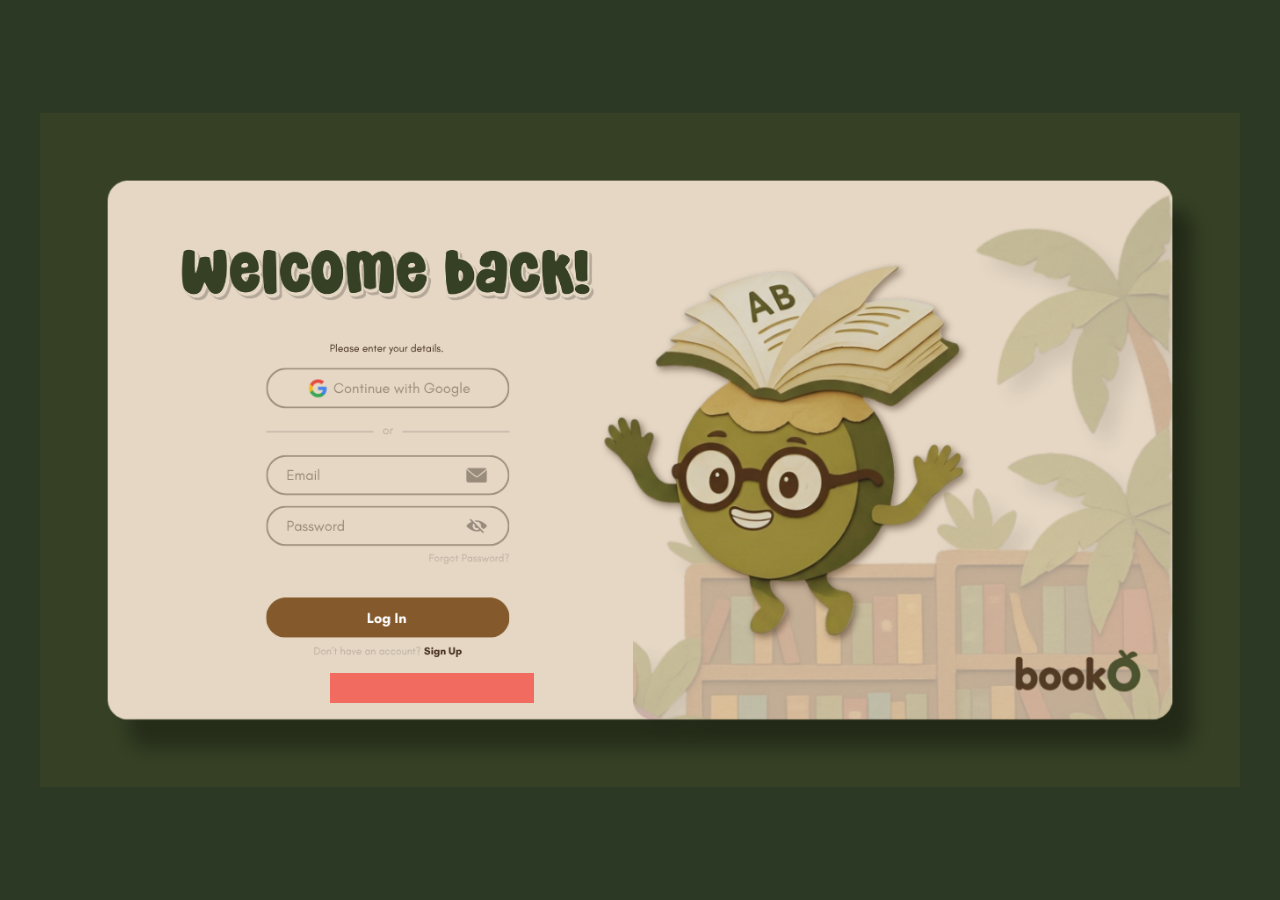
==== index.html @ 92c59d15 "Update index.html" ====
<!DOCTYPE html>
<html lang="en">
<head>
    <meta charset="UTF-8">
    <meta name="viewport" content="width=device-width, initial-scale=1.0">
    <title>bookO</title>
    <style>
        * {
            box-sizing: border-box;
        }
        body {
            margin: 0;
            padding: 0;
            background-color: #2b3925; /* Matches your background green */
            display: flex;
            justify-content: center;
            align-items: center;
            min-height: 100vh;
        }
        .wrapper {
            position: relative;
            width: 100%;
            max-width: 1200px; /* Limits size nicely on desktop */
        }
        .web-page {
            width: 100%;
            height: auto;
            display: block;
        }
        /* This is the invisible button area mapped over the login graphic */
        .login-hotspot {
            position: absolute;
            bottom: 12.5%;    /* Lowered down from the top area */
            left: 24.2%;      /* Shifted further right to line up with the card */
            width: 17%;       /* Perfectly matches the width of your brown button */
            height: 4.5%;     /* Perfectly matches the height of your brown button */
            cursor: pointer;
            background-color: rgba(255, 0, 0, 0.5); /* Keeping it red for now to verify alignment */
        }
    </style>
</head>
<body>

    <div class="wrapper">
        <img src="login.png" alt="Login Page" class="web-page">
        
        <a href="home.html" class="login-hotspot"></a>
    </div>

</body>
</html>
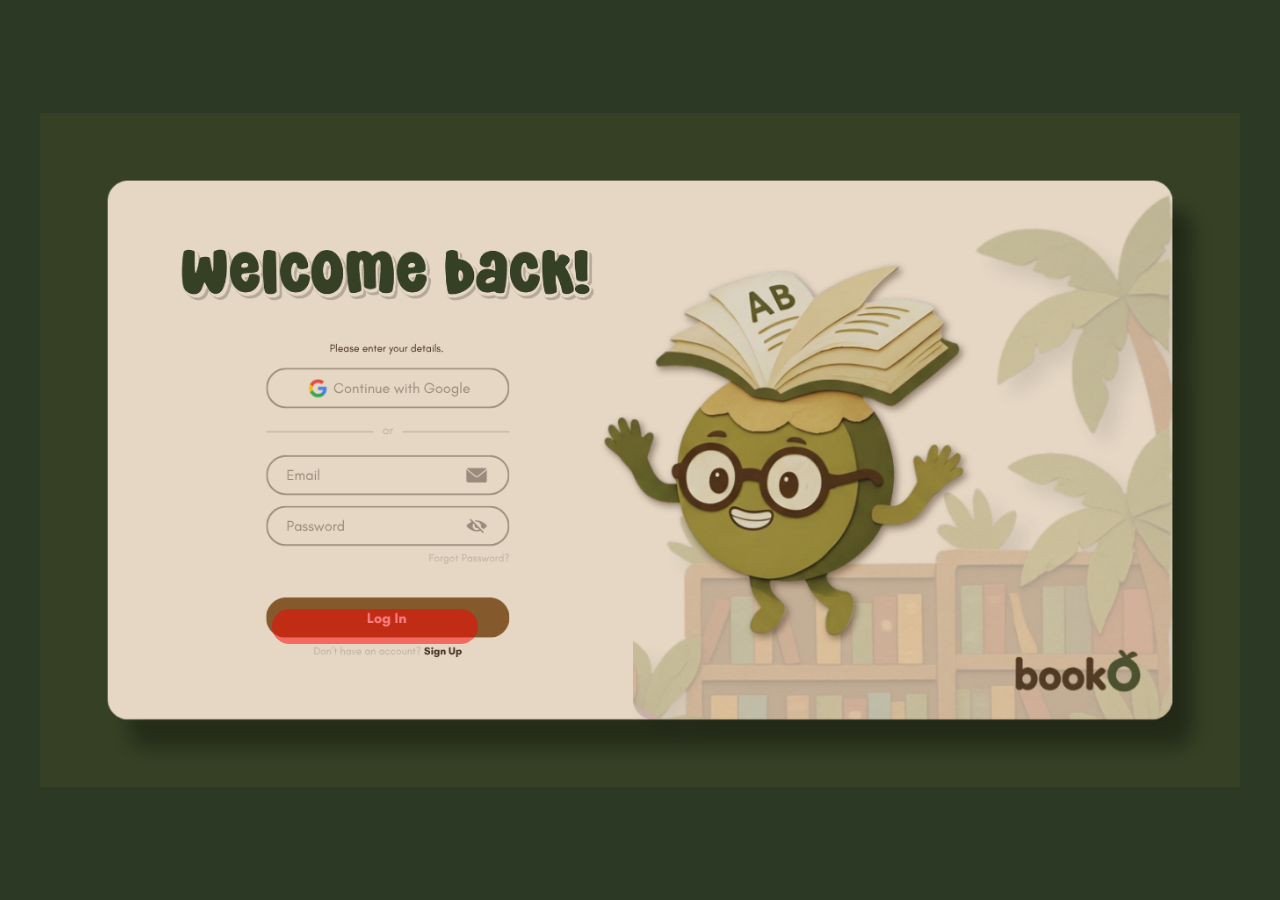
==== commit b21e056f: "Update index.html" ====
--- a/index.html
+++ b/index.html
@@ -30,12 +30,13 @@
         /* This is the invisible button area mapped over the login graphic */
         .login-hotspot {
             position: absolute;
-            bottom: 12.5%;    /* Lowered down from the top area */
-            left: 24.2%;      /* Shifted further right to line up with the card */
-            width: 17%;       /* Perfectly matches the width of your brown button */
-            height: 4.5%;     /* Perfectly matches the height of your brown button */
+            top: 73.5%;       /* Measures down precisely to the brown button level */
+            left: 19.3%;      /* Aligns the left boundary with the button start edge */
+            width: 17.2%;     /* Spans across the entire horizontal length of the button */
+            height: 5.2%;     /* Covers the vertical height of the button block */
             cursor: pointer;
-            background-color: rgba(255, 0, 0, 0.5); /* Keeping it red for now to verify alignment */
+            border-radius: 20px; /* Gives the clickable area the same curved edges as your graphic */
+            background-color: rgba(255, 0, 0, 0.5); /* Kept red so we can confirm it hit the target */
         }
     </style>
 </head>
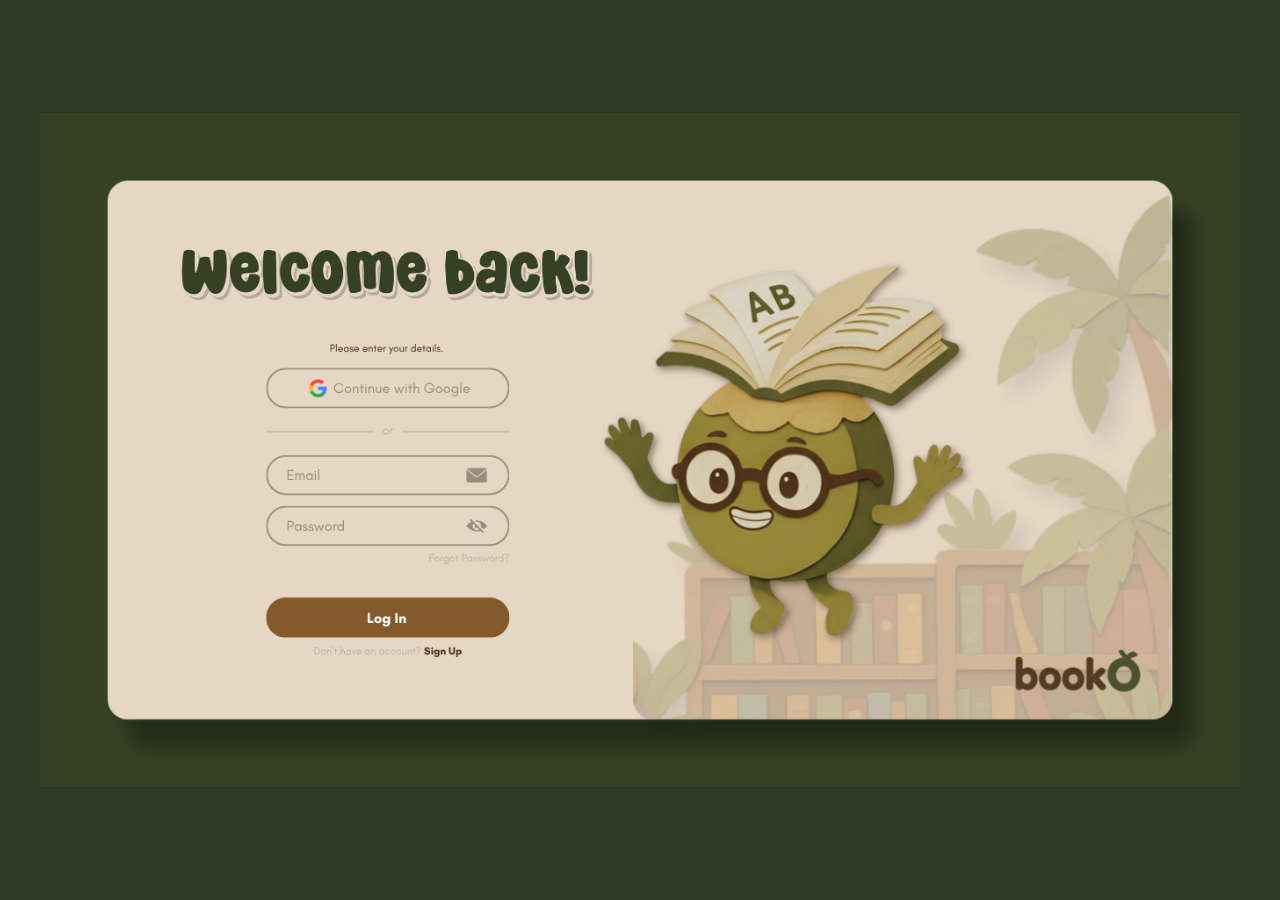
==== commit 0cd7157e: "Update index.html" ====
--- a/index.html
+++ b/index.html
@@ -30,13 +30,13 @@
         /* This is the invisible button area mapped over the login graphic */
         .login-hotspot {
             position: absolute;
-            top: 73.5%;       /* Measures down precisely to the brown button level */
-            left: 19.3%;      /* Aligns the left boundary with the button start edge */
-            width: 17.2%;     /* Spans across the entire horizontal length of the button */
-            height: 5.2%;     /* Covers the vertical height of the button block */
+            top: 72.8%;       /* Nudges the box slightly higher up */
+            left: 19.3%;      /* Keeps it centered with the login box */
+            width: 21.2%;     /* Widened to perfectly match the brown button ends */
+            height: 5.6%;     /* Made slightly taller to match the button thickness */
             cursor: pointer;
-            border-radius: 20px; /* Gives the clickable area the same curved edges as your graphic */
-            background-color: rgba(255, 0, 0, 0.5); /* Kept red so we can confirm it hit the target */
+            border-radius: 30px; /* Perfectly matches the curved ends of your button */
+            background-color: rgba(255, 0, 0, 0); /* CHANGED TO 0: Makes it 100% invisible! */
         }
     </style>
 </head>
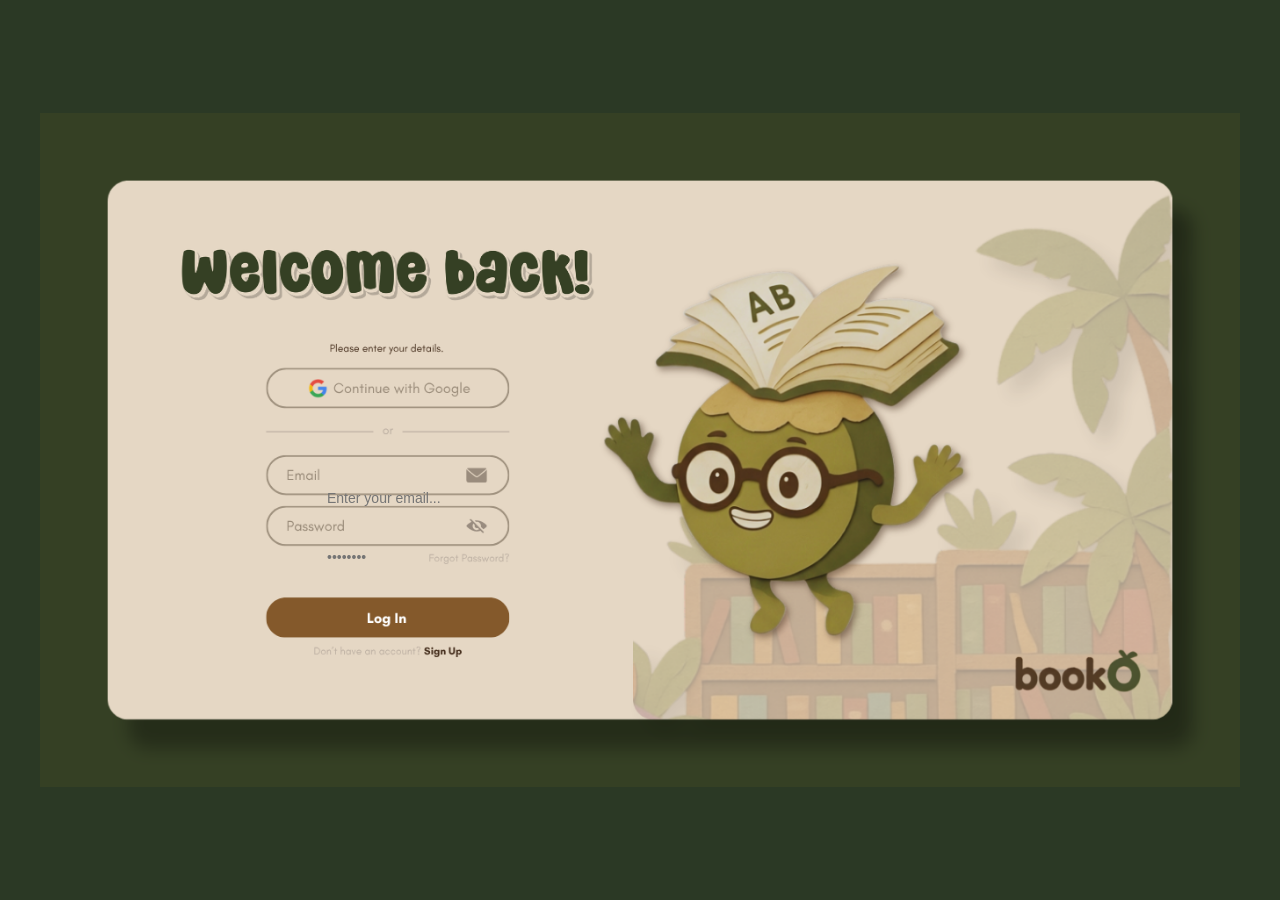
==== commit e4c0bac0: "Update index.html" ====
--- a/index.html
+++ b/index.html
@@ -11,42 +11,96 @@
         body {
             margin: 0;
             padding: 0;
-            background-color: #2b3925; /* Matches your background green */
+            background-color: #2b3925;
             display: flex;
             justify-content: center;
             align-items: center;
             min-height: 100vh;
+            font-family: Arial, sans-serif;
         }
         .wrapper {
             position: relative;
             width: 100%;
-            max-width: 1200px; /* Limits size nicely on desktop */
+            max-width: 1200px;
         }
         .web-page {
             width: 100%;
             height: auto;
             display: block;
         }
-        /* This is the invisible button area mapped over the login graphic */
+        
+        /* Real Input Fields styled to sit perfectly over your graphic boxes */
+        .login-input {
+            position: absolute;
+            left: 23.5%;
+            width: 14%;
+            height: 4.5%;
+            background: transparent; /* Makes the box background transparent */
+            border: none;            /* Removes default borders */
+            outline: none;           /* Removes blue focus ring */
+            font-size: 14px;
+            color: #5d4037;          /* Brown shade matching your design text */
+            padding-left: 5px;
+        }
+        
+        /* Email field precise alignment */
+        .email-field {
+            top: 54.8%;
+        }
+        
+        /* Password field precise alignment */
+        .password-field {
+            top: 63.6%;
+        }
+
+        /* Clickable Hotspots */
+        .google-hotspot, .login-hotspot {
+            position: absolute;
+            cursor: pointer;
+            border-radius: 30px;
+            background-color: rgba(255, 0, 0, 0); /* Invisible */
+        }
+
+        /* Google Button Area */
+        .google-hotspot {
+            top: 42.6%;
+            left: 19.3%;
+            width: 21.2%;
+            height: 5.6%;
+        }
+
+        /* Brown Log In Button Area */
         .login-hotspot {
-            position: absolute;
-            top: 72.8%;       /* Nudges the box slightly higher up */
-            left: 19.3%;      /* Keeps it centered with the login box */
-            width: 21.2%;     /* Widened to perfectly match the brown button ends */
-            height: 5.6%;     /* Made slightly taller to match the button thickness */
-            cursor: pointer;
-            border-radius: 30px; /* Perfectly matches the curved ends of your button */
-            background-color: rgba(255, 0, 0, 0); /* CHANGED TO 0: Makes it 100% invisible! */
+            top: 72.8%;
+            left: 19.3%;
+            width: 21.2%;
+            height: 5.6%;
         }
     </style>
 </head>
 <body>
 
     <div class="wrapper">
+        <!-- Background Graphic Layer -->
         <img src="login.png" alt="Login Page" class="web-page">
         
+        <!-- Interactive Form Elements -->
+        <input type="email" class="login-input email-field" placeholder="Enter your email...">
+        <input type="password" class="login-input password-field" placeholder="••••••••">
+        
+        <!-- Interactive Hotspots -->
+        <div class="google-hotspot" onclick="simulateGoogleLogin()"></div>
         <a href="home.html" class="login-hotspot"></a>
     </div>
 
+    <script>
+        function simulateGoogleLogin() {
+            // Prompts a simulated Up Mail account sign-in sequence
+            alert("Logging in automatically via Google using your UP Mail account (@up.edu.ph)...");
+            // Redirects straight to the dashboard screen after clicking OK
+            window.location.href = "home.html";
+        }
+    </script>
+
 </body>
 </html>
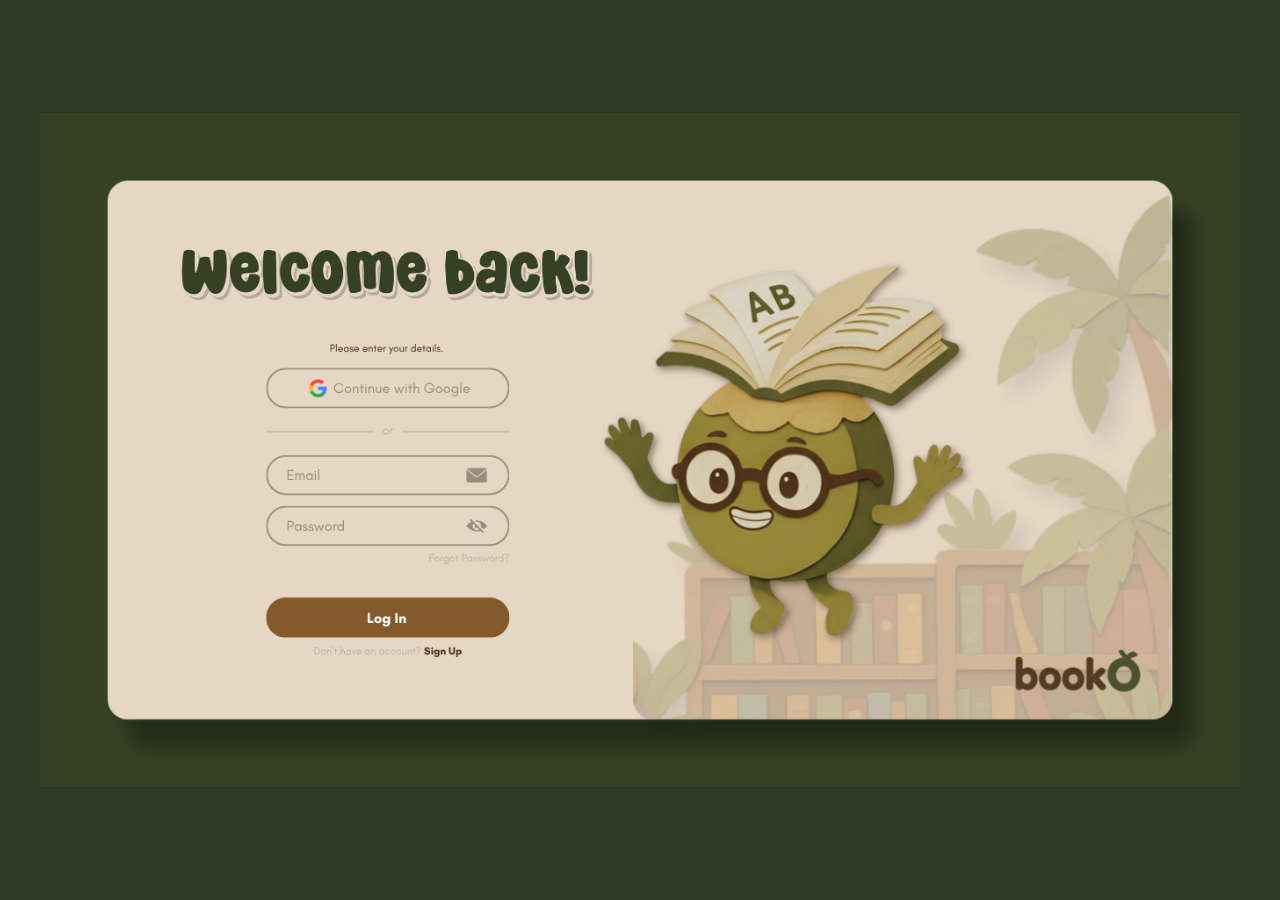
==== commit 917efd47: "Update index.html" ====
--- a/index.html
+++ b/index.html
@@ -4,6 +4,8 @@
     <meta charset="UTF-8">
     <meta name="viewport" content="width=device-width, initial-scale=1.0">
     <title>bookO</title>
+    <!-- Importing a rounded font to closely match your Canva design -->
+    <link href="https://fonts.googleapis.com/css2?family=Comfortaa:wght@500&display=swap" rel="stylesheet">
     <style>
         * {
             box-sizing: border-box;
@@ -16,7 +18,7 @@
             justify-content: center;
             align-items: center;
             min-height: 100vh;
-            font-family: Arial, sans-serif;
+            font-family: 'Comfortaa', 'Quicksand', 'Nunito', sans-serif;
         }
         .wrapper {
             position: relative;
@@ -29,39 +31,40 @@
             display: block;
         }
         
-        /* Real Input Fields styled to sit perfectly over your graphic boxes */
+        /* Fixed and aligned input box settings */
         .login-input {
             position: absolute;
-            left: 23.5%;
-            width: 14%;
-            height: 4.5%;
-            background: transparent; /* Makes the box background transparent */
-            border: none;            /* Removes default borders */
-            outline: none;           /* Removes blue focus ring */
-            font-size: 14px;
-            color: #5d4037;          /* Brown shade matching your design text */
-            padding-left: 5px;
+            left: 20%;               /* Shifted further right to sit inside the capsule shapes */
+            width: 16.5%;            /* Stretched horizontally to fill the text region safely */
+            height: 5.2%;            /* Matched thickness of your entry boxes */
+            background: transparent;
+            border: none;
+            outline: none;
+            font-family: inherit;    /* Inherits our clean rounded font styles */
+            font-size: clamp(10px, 1.1vw, 14px); /* Scales font size cleanly dynamically */
+            color: #7c6853;          /* Soft charcoal brown to blend into design text */
         }
         
-        /* Email field precise alignment */
+        /* Precision vertical alignments */
         .email-field {
-            top: 54.8%;
+            top: 53.0%;
         }
         
-        /* Password field precise alignment */
         .password-field {
-            top: 63.6%;
+            top: 61.8%;
         }
 
-        /* Clickable Hotspots */
+        /* Hotspot Elements */
         .google-hotspot, .login-hotspot {
             position: absolute;
             cursor: pointer;
             border-radius: 30px;
-            background-color: rgba(255, 0, 0, 0); /* Invisible */
+            background-color: rgba(255, 0, 0, 0); /* 100% Invisible */
+            border: none;
+            padding: 0;
         }
 
-        /* Google Button Area */
+        /* Continue with Google Area */
         .google-hotspot {
             top: 42.6%;
             left: 19.3%;
@@ -84,20 +87,36 @@
         <!-- Background Graphic Layer -->
         <img src="login.png" alt="Login Page" class="web-page">
         
-        <!-- Interactive Form Elements -->
-        <input type="email" class="login-input email-field" placeholder="Enter your email...">
-        <input type="password" class="login-input password-field" placeholder="••••••••">
+        <!-- Continue with Google Hotspot -->
+        <button class="google-hotspot" onclick="simulateGoogleLogin()"></button>
         
-        <!-- Interactive Hotspots -->
-        <div class="google-hotspot" onclick="simulateGoogleLogin()"></div>
-        <a href="home.html" class="login-hotspot"></a>
+        <!-- Wrapped inside a formal submission form structure -->
+        <form id="loginForm" onsubmit="handleLogin(event)">
+            <!-- Interactive Text Slots -->
+            <input type="email" id="emailInput" class="login-input email-field" required>
+            <input type="password" id="passwordInput" class="login-input password-field" required>
+            
+            <!-- Clicking this brown hotspot triggers form submission validation -->
+            <button type="submit" class="login-hotspot"></button>
+        </form>
     </div>
 
     <script>
+        function handleLogin(event) {
+            // Stops page from performing traditional empty reloads
+            event.preventDefault();
+            
+            const email = document.getElementById('emailInput').value.trim();
+            const password = document.getElementById('passwordInput').value;
+
+            // Ensures entry values are valid before executing navigation
+            if (email && password) {
+                window.location.href = "home.html";
+            }
+        }
+
         function simulateGoogleLogin() {
-            // Prompts a simulated Up Mail account sign-in sequence
             alert("Logging in automatically via Google using your UP Mail account (@up.edu.ph)...");
-            // Redirects straight to the dashboard screen after clicking OK
             window.location.href = "home.html";
         }
     </script>
